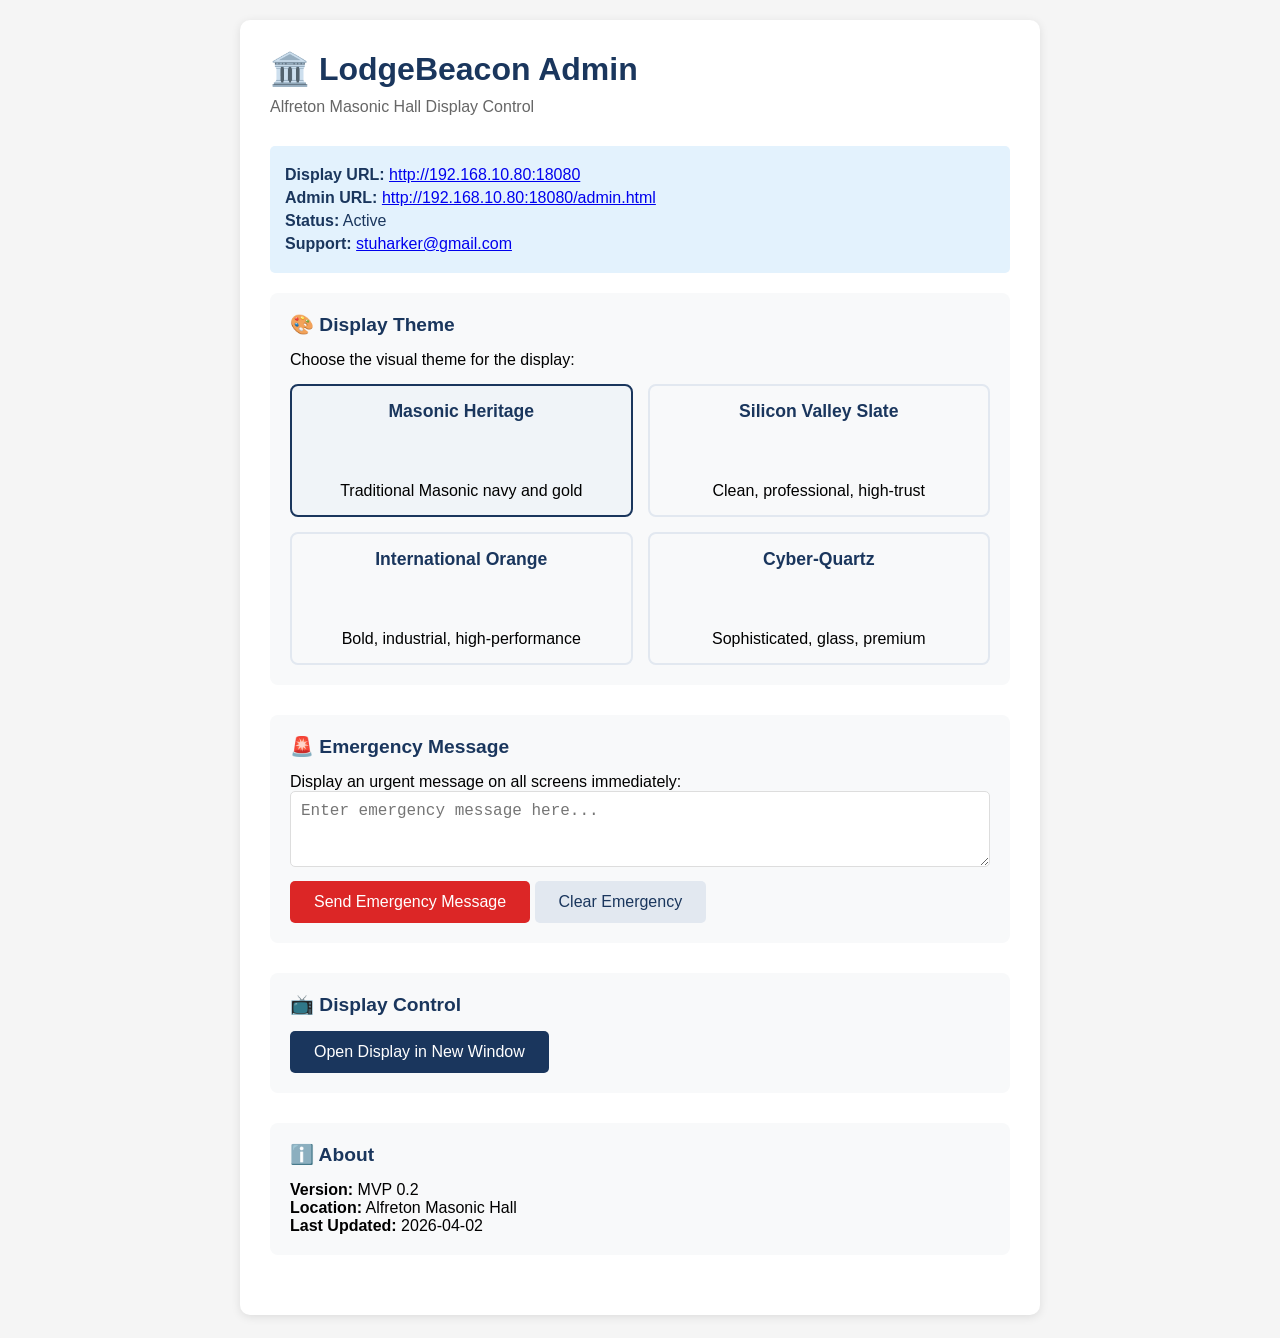
==== admin.html @ 4ac07d38 "LodgeBeacon MVP 0.2 - Premium themes, quote system, spacing improvements" ====
<!DOCTYPE html>
<html lang="en">
<head>
    <meta charset="UTF-8">
    <meta name="viewport" content="width=device-width, initial-scale=1.0">
    <title>LodgeBeacon Admin - Alfreton Hall</title>
    <style>
        * {
            margin: 0;
            padding: 0;
            box-sizing: border-box;
        }
        
        body {
            font-family: -apple-system, BlinkMacSystemFont, 'Segoe UI', Roboto, sans-serif;
            background: #f5f5f5;
            padding: 20px;
        }
        
        .container {
            max-width: 800px;
            margin: 0 auto;
            background: white;
            border-radius: 10px;
            padding: 30px;
            box-shadow: 0 2px 10px rgba(0,0,0,0.1);
        }
        
        h1 {
            color: #1a365d;
            margin-bottom: 10px;
        }
        
        .subtitle {
            color: #666;
            margin-bottom: 30px;
        }
        
        .section {
            margin-bottom: 30px;
            padding: 20px;
            background: #f8f9fa;
            border-radius: 8px;
        }
        
        .section h2 {
            color: #1a365d;
            margin-bottom: 15px;
            font-size: 1.2rem;
        }
        
        button {
            padding: 12px 24px;
            border: none;
            border-radius: 5px;
            font-size: 1rem;
            cursor: pointer;
            transition: background 0.3s;
        }
        
        .btn-primary {
            background: #1a365d;
            color: white;
        }
        
        .btn-primary:hover {
            background: #2c5282;
        }
        
        .btn-danger {
            background: #dc2626;
            color: white;
        }
        
        .btn-danger:hover {
            background: #b91c1c;
        }
        
        .btn-secondary {
            background: #e2e8f0;
            color: #1a365d;
        }
        
        .btn-secondary:hover {
            background: #cbd5e0;
        }
        
        textarea {
            width: 100%;
            padding: 10px;
            border: 1px solid #ddd;
            border-radius: 5px;
            font-size: 1rem;
            margin-bottom: 10px;
        }
        
        .status {
            padding: 15px;
            border-radius: 5px;
            margin-top: 20px;
        }
        
        .status.success {
            background: #d4edda;
            color: #155724;
        }
        
        .status.error {
            background: #f8d7da;
            color: #721c24;
        }
        
        .info {
            background: #e3f2fd;
            padding: 15px;
            border-radius: 5px;
            margin-bottom: 20px;
        }
        
        .info p {
            margin: 5px 0;
            color: #1a365d;
        }
        
        .theme-selector {
            display: grid;
            grid-template-columns: repeat(2, 1fr);
            gap: 15px;
            margin-top: 15px;
        }
        
        .theme-option {
            padding: 15px;
            border: 2px solid #e2e8f0;
            border-radius: 8px;
            cursor: pointer;
            transition: all 0.3s;
            text-align: center;
        }
        
        .theme-option:hover {
            border-color: #1a365d;
        }
        
        .theme-option.active {
            border-color: #1a365d;
            background: #f0f4f8;
        }
        
        .theme-option h3 {
            color: #1a365d;
            font-size: 1.1rem;
            margin-bottom: 5px;
        }
        
        .theme-preview {
            height: 40px;
            border-radius: 4px;
            margin: 10px 0;
        }
        
        .theme-masonic .theme-preview {
            background: linear-gradient(135deg, #0a1628 0%, #1a365d 100%);
        }
        
        .theme-slate .theme-preview {
            background: linear-gradient(135deg, #f8fafc 0%, #e2e8f0 100%);
        }
        
        .theme-industrial .theme-preview {
            background: linear-gradient(135deg, #121212 0%, #1e1e1e 100%);
        }
        
        .theme-quartz .theme-preview {
            background: linear-gradient(135deg, #0f0e17 0%, #1a1921 100%);
        }
    </style>
</head>
<body>
    <div class="container">
        <h1>🏛️ LodgeBeacon Admin</h1>
        <p class="subtitle">Alfreton Masonic Hall Display Control</p>
        
        <div class="info">
            <p><strong>Display URL:</strong> <a href="index.html" target="_blank">http://192.168.10.80:18080</a></p>
            <p><strong>Admin URL:</strong> <a href="admin.html" target="_blank">http://192.168.10.80:18080/admin.html</a></p>
            <p><strong>Status:</strong> <span id="system-status">Active</span></p>
            <p><strong>Support:</strong> <a href="mailto:stuharker@gmail.com">stuharker@gmail.com</a></p>
        </div>
        
        <div class="section">
            <h2>🎨 Display Theme</h2>
            <p>Choose the visual theme for the display:</p>
            <div class="theme-selector">
                <div class="theme-option active" onclick="setTheme('masonic', this)">
                    <h3>Masonic Heritage</h3>
                    <div class="theme-preview theme-masonic"></div>
                    <p>Traditional Masonic navy and gold</p>
                </div>
                
                <div class="theme-option" onclick="setTheme('slate', this)">
                    <h3>Silicon Valley Slate</h3>
                    <div class="theme-preview theme-slate"></div>
                    <p>Clean, professional, high-trust</p>
                </div>
                
                <div class="theme-option" onclick="setTheme('industrial', this)">
                    <h3>International Orange</h3>
                    <div class="theme-preview theme-industrial"></div>
                    <p>Bold, industrial, high-performance</p>
                </div>
                
                <div class="theme-option" onclick="setTheme('quartz', this)">
                    <h3>Cyber-Quartz</h3>
                    <div class="theme-preview theme-quartz"></div>
                    <p>Sophisticated, glass, premium</p>
                </div>
            </div>
        </div>
        
        <div class="section">
            <h2>🚨 Emergency Message</h2>
            <p>Display an urgent message on all screens immediately:</p>
            <textarea id="emergency-message" rows="3" placeholder="Enter emergency message here..."></textarea>
            <div>
                <button class="btn-danger" onclick="sendEmergency()">Send Emergency Message</button>
                <button class="btn-secondary" onclick="clearEmergency()">Clear Emergency</button>
            </div>
        </div>
        
        <div class="section">
            <h2>📺 Display Control</h2>
            <button class="btn-primary" onclick="openDisplay()">Open Display in New Window</button>
        </div>
        
        <div class="section">
            <h2>ℹ️ About</h2>
            <p><strong>Version:</strong> MVP 0.2</p>
            <p><strong>Location:</strong> Alfreton Masonic Hall</p>
            <p><strong>Last Updated:</strong> 2026-04-02</p>
        </div>
        
        <div id="status-message"></div>
    </div>

    <script>
        function setTheme(themeName, element) {
            // Update active class
            document.querySelectorAll('.theme-option').forEach(opt => {
                opt.classList.remove('active');
            });
            element.classList.add('active');
            
            // Save to localStorage
            localStorage.setItem('lodgebeacon_theme', themeName);
            
            // Update display
            showStatus('Theme changed to: ' + themeName, 'success');
            
            // Send update to display
            window.parent.postMessage({ type: 'theme', theme: themeName }, '*');
        }
        
        function sendEmergency() {
            const message = document.getElementById('emergency-message').value;
            if (!message.trim()) {
                showStatus('Please enter an emergency message', 'error');
                return;
            }
            
            const data = {
                active: true,
                message: message,
                timestamp: Date.now()
            };
            
            localStorage.setItem('lodgebeacon_emergency', JSON.stringify(data));
            showStatus('Emergency message sent to all displays!', 'success');
            document.getElementById('emergency-message').value = '';
        }
        
        function clearEmergency() {
            localStorage.removeItem('lodgebeacon_emergency');
            showStatus('Emergency cleared from all displays', 'success');
            document.getElementById('emergency-message').value = '';
        }
        
        function openDisplay() {
            window.open('index.html', '_blank', 'width=1920,height=1080');
        }
        
        function showStatus(message, type) {
            const statusDiv = document.getElementById('status-message');
            statusDiv.className = 'status ' + type;
            statusDiv.textContent = message;
            
            setTimeout(() => {
                statusDiv.textContent = '';
                statusDiv.className = '';
            }, 3000);
        }
        
        // Check for existing emergency on load
        window.onload = function() {
            const emergencyData = localStorage.getItem('lodgebeacon_emergency');
            if (emergencyData) {
                const data = JSON.parse(emergencyData);
                if (data.active) {
                    document.getElementById('emergency-message').value = data.message;
                }
            }
            
            // Load saved theme
            const savedTheme = localStorage.getItem('lodgebeacon_theme');
            if (savedTheme && savedTheme !== 'masonic') {
                const themeElement = document.querySelector('.theme-option[onclick*="' + savedTheme + '"]');
                if (themeElement) {
                    themeElement.click();
                }
            }
        };
    </script>
</body>
</html>
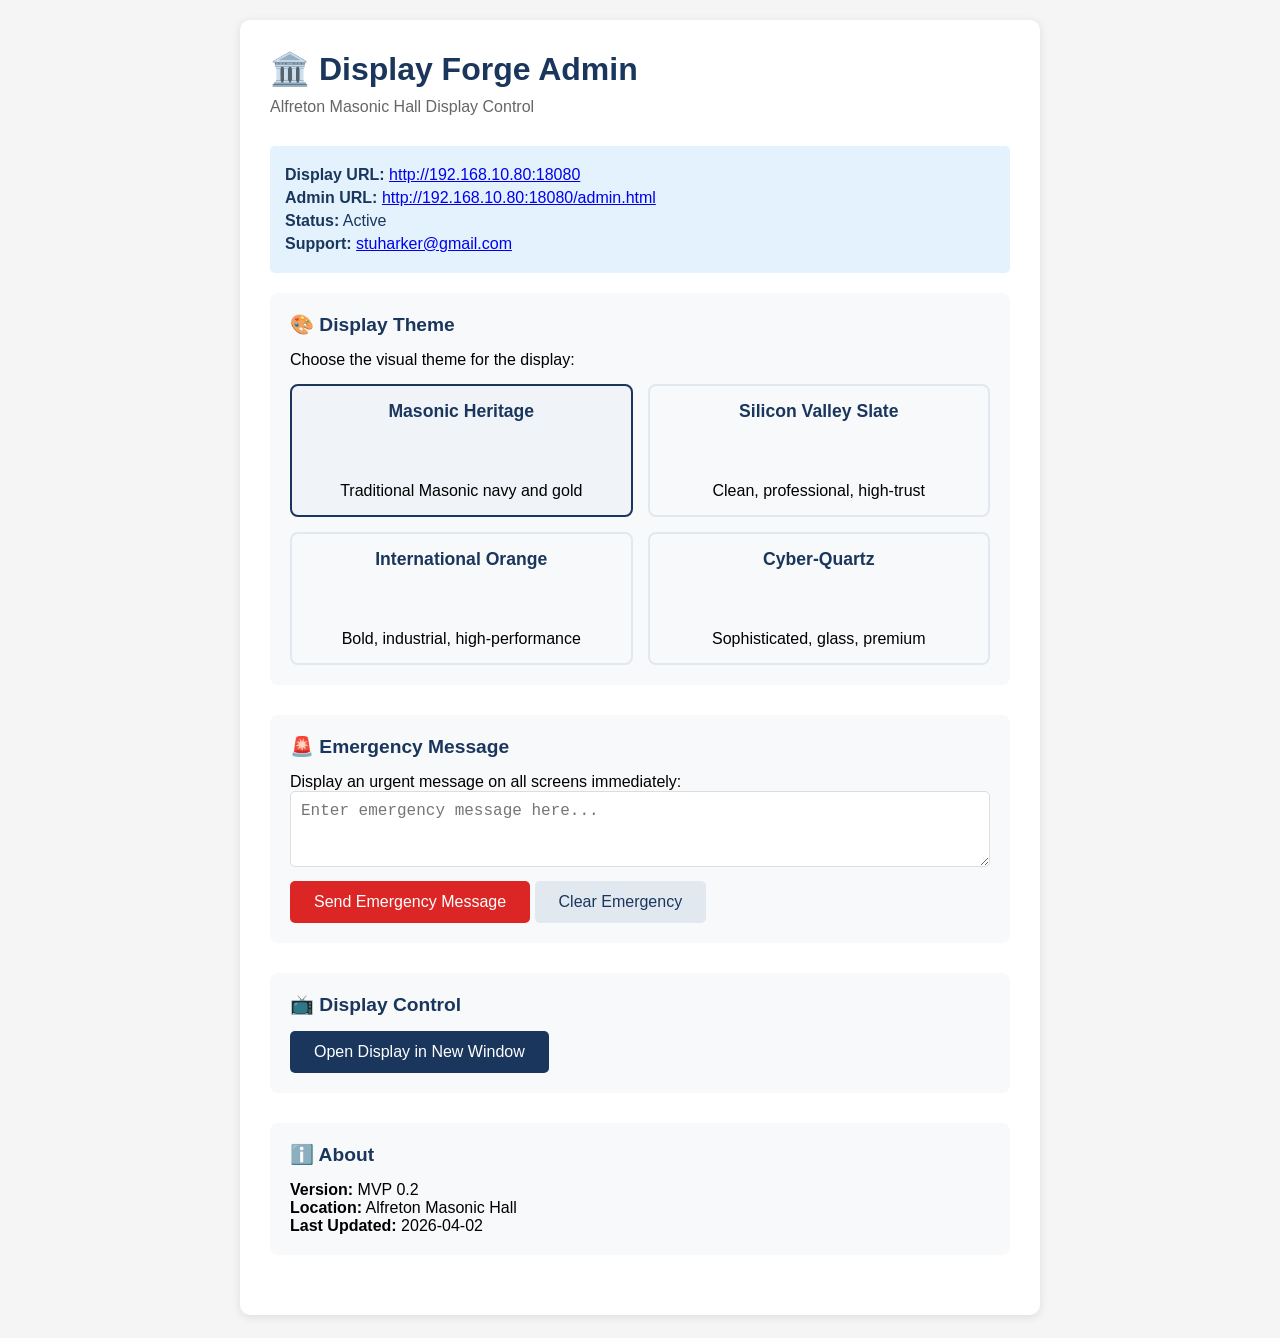
==== commit 6726c5f0: "Rebrand to Display Forge - generic digital signage product" ====
--- a/admin.html
+++ b/admin.html
@@ -3,7 +3,7 @@
 <head>
     <meta charset="UTF-8">
     <meta name="viewport" content="width=device-width, initial-scale=1.0">
-    <title>LodgeBeacon Admin - Alfreton Hall</title>
+    <title>Display Forge Admin - Alfreton Hall</title>
     <style>
         * {
             margin: 0;
@@ -178,7 +178,7 @@
 </head>
 <body>
     <div class="container">
-        <h1>🏛️ LodgeBeacon Admin</h1>
+        <h1>🏛️ Display Forge Admin</h1>
         <p class="subtitle">Alfreton Masonic Hall Display Control</p>
         
         <div class="info">
